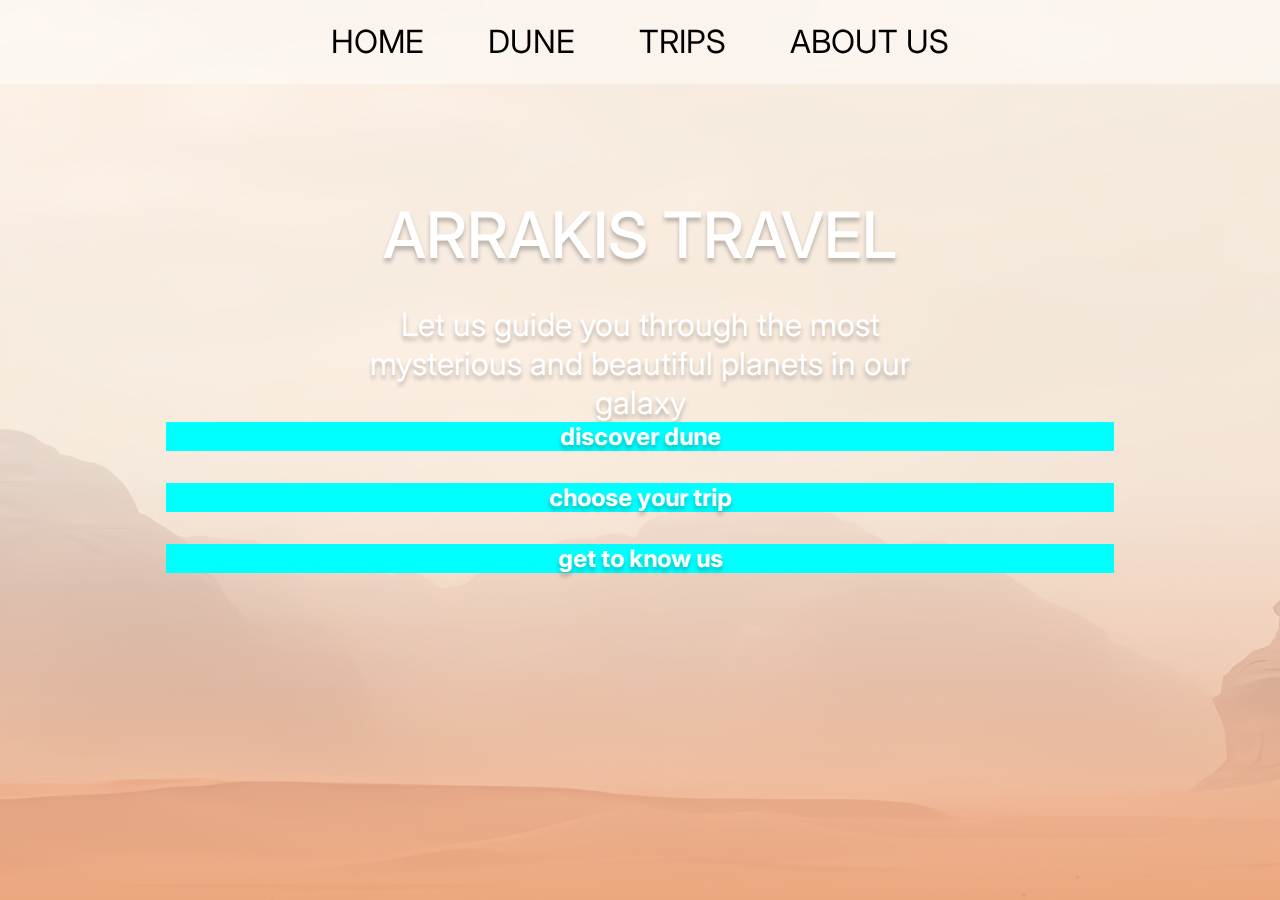
==== index.html @ da03e768 "first commit" ====
<html lang="en">
  <head>
    <meta charset="UTF-8" />
    <meta http-equiv="X-UA-Compatible" content="IE=edge" />
    <meta name="viewport" content="width=device-width, initial-scale=1.0" />
    <link rel="stylesheet" href="/index.css" />
    <link href="https://fonts.googleapis.com/css2?family=Inter:ital,opsz,wght@0,14..32,100..900;1,14..32,100..900&display=swap" 
    rel="stylesheet">
    <title>Home Page</title>
  </head>
  <body>
    <nav>
        <ul>
            <li id="home"><a href="index.html">home</a></li>
            <li><a href="index-dune.html" id="dune">dune</a></li>
            <li><a href="index-trips.html" id="trips">trips</a></li>
            <li><a href="index-about.html" id="about">about us</a></li>
        </ul>
    </nav>
    <section class="main" id="main">
        <div class="one">
            <h1>arrakis travel</h1>
            <h3>Let us guide you through the most mysterious and beautiful planets in our galaxy</h3>
        </div>
        <div class="blocks">
            <div class="block" id="blk-one">
                <h2>discover dune</h2>
            </div>
            <div class="block" id="blk-two">
                <h2>choose your trip</h2>
            </div>
            <div class="block" id="blk-three">
                <h2>get to know us</h2>
            </div>
        </div>
    </section>
    <section id="myModal" class="modal">
      <div class="modal-content">
        <p>He he he, zasłaniam ci ekran :p</p>
      </div>
    </section>
    <script src="/index.js"></script>
  </body>
</html>
---- index.css ----
*, *::before, *::after {
    box-sizing: border-box;
    margin: 0;
    padding: 0;
}

body {
    background-repeat: no-repeat;
    background-image: url('photos/background.png');
    background-color: rgb(231,148,100);
    position: relative;
    color: #000000;
    font-family: 'Inter', sans-serif;
}

nav {
    background-color: rgba(255,255,255,0.45);
    z-index: 10;
    display: flex;
    justify-content: space-between;
    align-items: center;
    position: -webkit-sticky;
    position: sticky;
    top: 0;
    backdrop-filter: blur(10px);        
    font-weight: 400;
    font-size: 2rem;
    text-transform: uppercase;  
    overflow: hidden;
}

.main {
    display: grid;
    text-align: center;
    margin: 3rem;
    margin-top: 7rem;
    color: #ffffff;
    text-shadow: 0px 4px 4px rgba(0, 0, 0, 0.25);
}

ul{
    list-style-type: none;
    justify-content: center;
    padding: 0;
    margin: auto;
}

li {
    float: left;
}
    
li a {
    display: inline-block;
    color:black;
    text-align: center;
    padding: 1.4rem 2rem;
    text-decoration: none;
}

h1 {
    text-transform: uppercase;
    font-size: 4rem;
    font-weight: 500;
}

h3 {
    font-size: 2rem;
    font-weight: 400;
    margin: auto;
    width: 50%;
    margin-top: 2rem;
}

.blocks {
    display: grid;
    row-gap: 2rem;
    margin-inline: 10%;
}

.block {
    background-color: aqua;
}

.container {
    display: grid;
    gap: 20px 50px;
    grid-template-columns: repeat(3, 1fr);
    grid-template-rows: repeat(4, 1fr);
    margin: 5vw;
}

.style{
    position: relative;
    display: flex;
    flex-direction: column;
    justify-content: center;
    align-content: space-around;
    align-items: center;
    background: #F1DFDF;
    box-shadow: 12px 12px 16px 0 rgba(0, 0, 0, 0.25), -8px -8px 12px 0 rgba(255, 255, 255, 0.3);
    border-radius: 30px;
    margin: 1rem;
    text-align: center;
    border: 10px solid transparent;
    border-style: hidden;
    transition: background-color 1s, border 0.6s, filter 1s;
}

.item:nth-child(odd){
    width: 50%;
    height: 50%;
    justify-self: center;
    align-self: center;
}

.item:nth-child(3n){
    width: 100%;
    height: 50%;
    align-self: start;
}

.item:last-child{
    grid-column-end: 3;
}

.style:hover{
    border-style: solid;
    border-color: white;
}

.item:nth-child(8) > h3{
    padding-bottom: 0.5rem;
}

button{
    width: 8rem;height: 3rem;
    margin-bottom: 3rem;
}

.invert {
    filter: invert(1);
}

.changeSize{
    transform: scale(1.5);
}

.visibility{
    filter: opacity(25%);
}

.modal {
    display: none;
    position: fixed; 
    z-index: 1; 
    left: 0;
    top: 0;
    width: 100%;
    height: 100%;
    background-color: rgba(0,0,0,0.6); 
    color: rgb(0, 0, 0);
  }
  
  .modal-content {
    background-color: #fefefe;
    margin: auto; 
    margin-top: 15rem;
    padding: 20px;
    border: 1px solid #888;
    width: 80%;
    border-radius: 30px;
    text-align: center;
  }

  .font{
    font-family: 'Uchen', serif;
}

    
@media (min-width: 1000px){
    .container{
        grid-template-columns: 1fr 1fr 1fr 1fr 1fr; 
        margin: 2%;  
    }

    .item:last-child:nth-child(2) {
        grid-column-end: 4;
      }

    
    .item:last-child{
    grid-column-end: 4;
    }
}
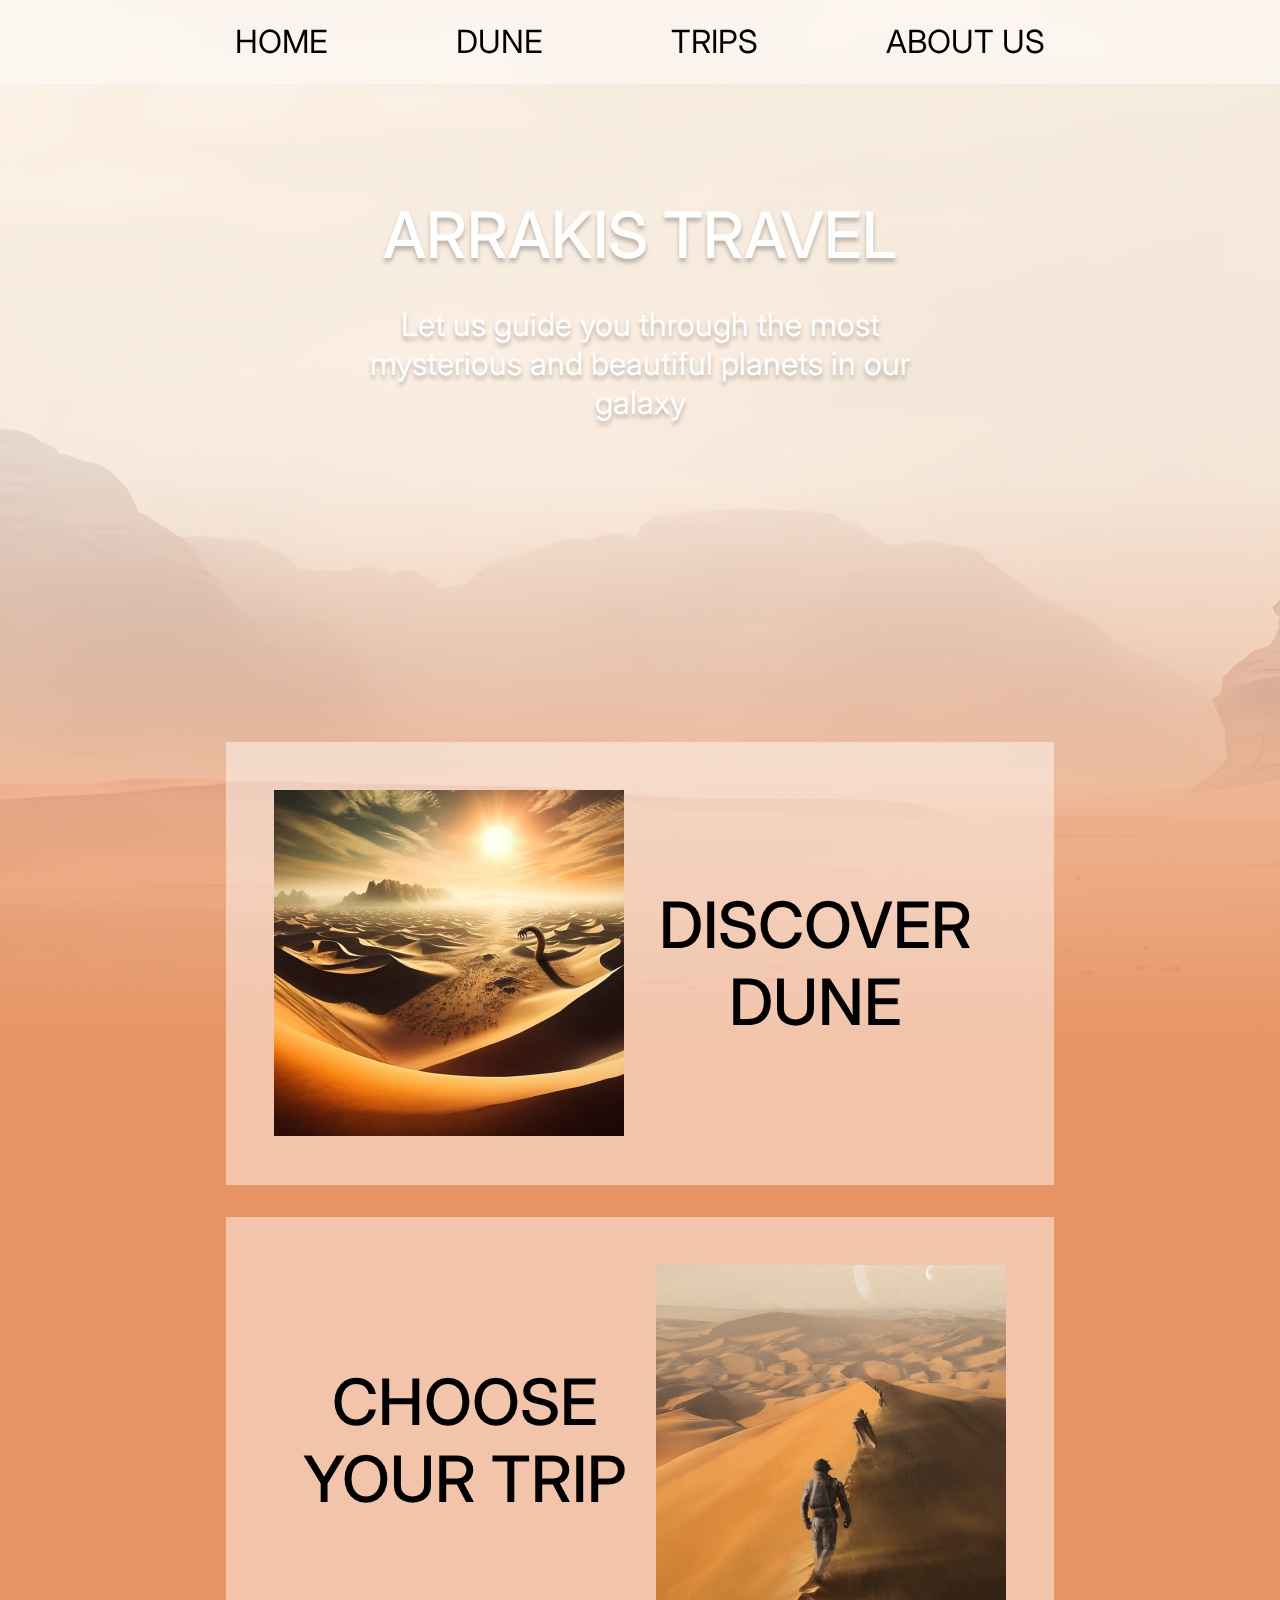
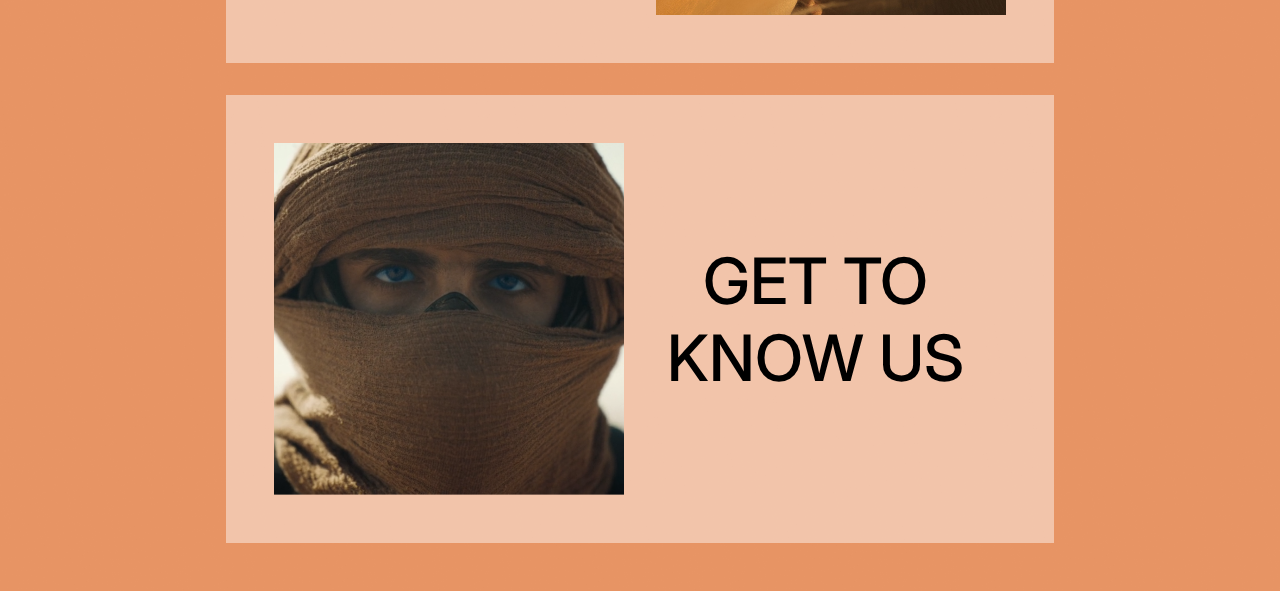
==== commit 951768e8: "home page almost done" ====
--- a/index.html
+++ b/index.html
@@ -24,20 +24,18 @@
         </div>
         <div class="blocks">
             <div class="block" id="blk-one">
-                <h2>discover dune</h2>
+                <img src="photos/home_1.png" alt="dune-photo">
+                <p>discover dune</p>
             </div>
             <div class="block" id="blk-two">
-                <h2>choose your trip</h2>
+                <img src="photos/home_2.png" alt="trip-photo">
+                <p>choose your trip</p>
             </div>
             <div class="block" id="blk-three">
-                <h2>get to know us</h2>
+                <img src="photos/home_3.png" alt="guide-photo">
+                <p>get to know us</p>
             </div>
         </div>
-    </section>
-    <section id="myModal" class="modal">
-      <div class="modal-content">
-        <p>He he he, zasłaniam ci ekran :p</p>
-      </div>
     </section>
     <script src="/index.js"></script>
   </body>
--- a/index.css
+++ b/index.css
@@ -2,6 +2,10 @@
     box-sizing: border-box;
     margin: 0;
     padding: 0;
+}
+
+.example::-webkit-scrollbar {
+    display: none;
 }
 
 body {
@@ -35,7 +39,6 @@
     margin: 3rem;
     margin-top: 7rem;
     color: #ffffff;
-    text-shadow: 0px 4px 4px rgba(0, 0, 0, 0.25);
 }
 
 ul{
@@ -53,7 +56,7 @@
     display: inline-block;
     color:black;
     text-align: center;
-    padding: 1.4rem 2rem;
+    padding: 1.4rem 4rem;
     text-decoration: none;
 }
 
@@ -61,6 +64,7 @@
     text-transform: uppercase;
     font-size: 4rem;
     font-weight: 500;
+    text-shadow: 0px 4px 4px rgba(0, 0, 0, 0.25);
 }
 
 h3 {
@@ -69,16 +73,39 @@
     margin: auto;
     width: 50%;
     margin-top: 2rem;
+    text-shadow: 0px 4px 4px rgba(0, 0, 0, 0.25);
 }
 
 .blocks {
     display: grid;
     row-gap: 2rem;
-    margin-inline: 10%;
+    margin-inline: 15%;
+    margin-top: 20rem;
 }
 
 .block {
-    background-color: aqua;
+    background-color: rgba(255, 255, 255, 0.45);
+    display: flex;
+    justify-content: space-around;
+    align-items: center;
+    padding: 3rem;
+}
+
+/* .block img {
+    margin: 4rem;
+} */
+
+.block p {
+    margin: auto;
+    font-size: 4rem;
+    color: #000000;
+    text-transform: uppercase;
+    font-weight: 500;
+
+}
+
+.block:nth-child(even) {
+    flex-direction: row-reverse;
 }
 
 .container {
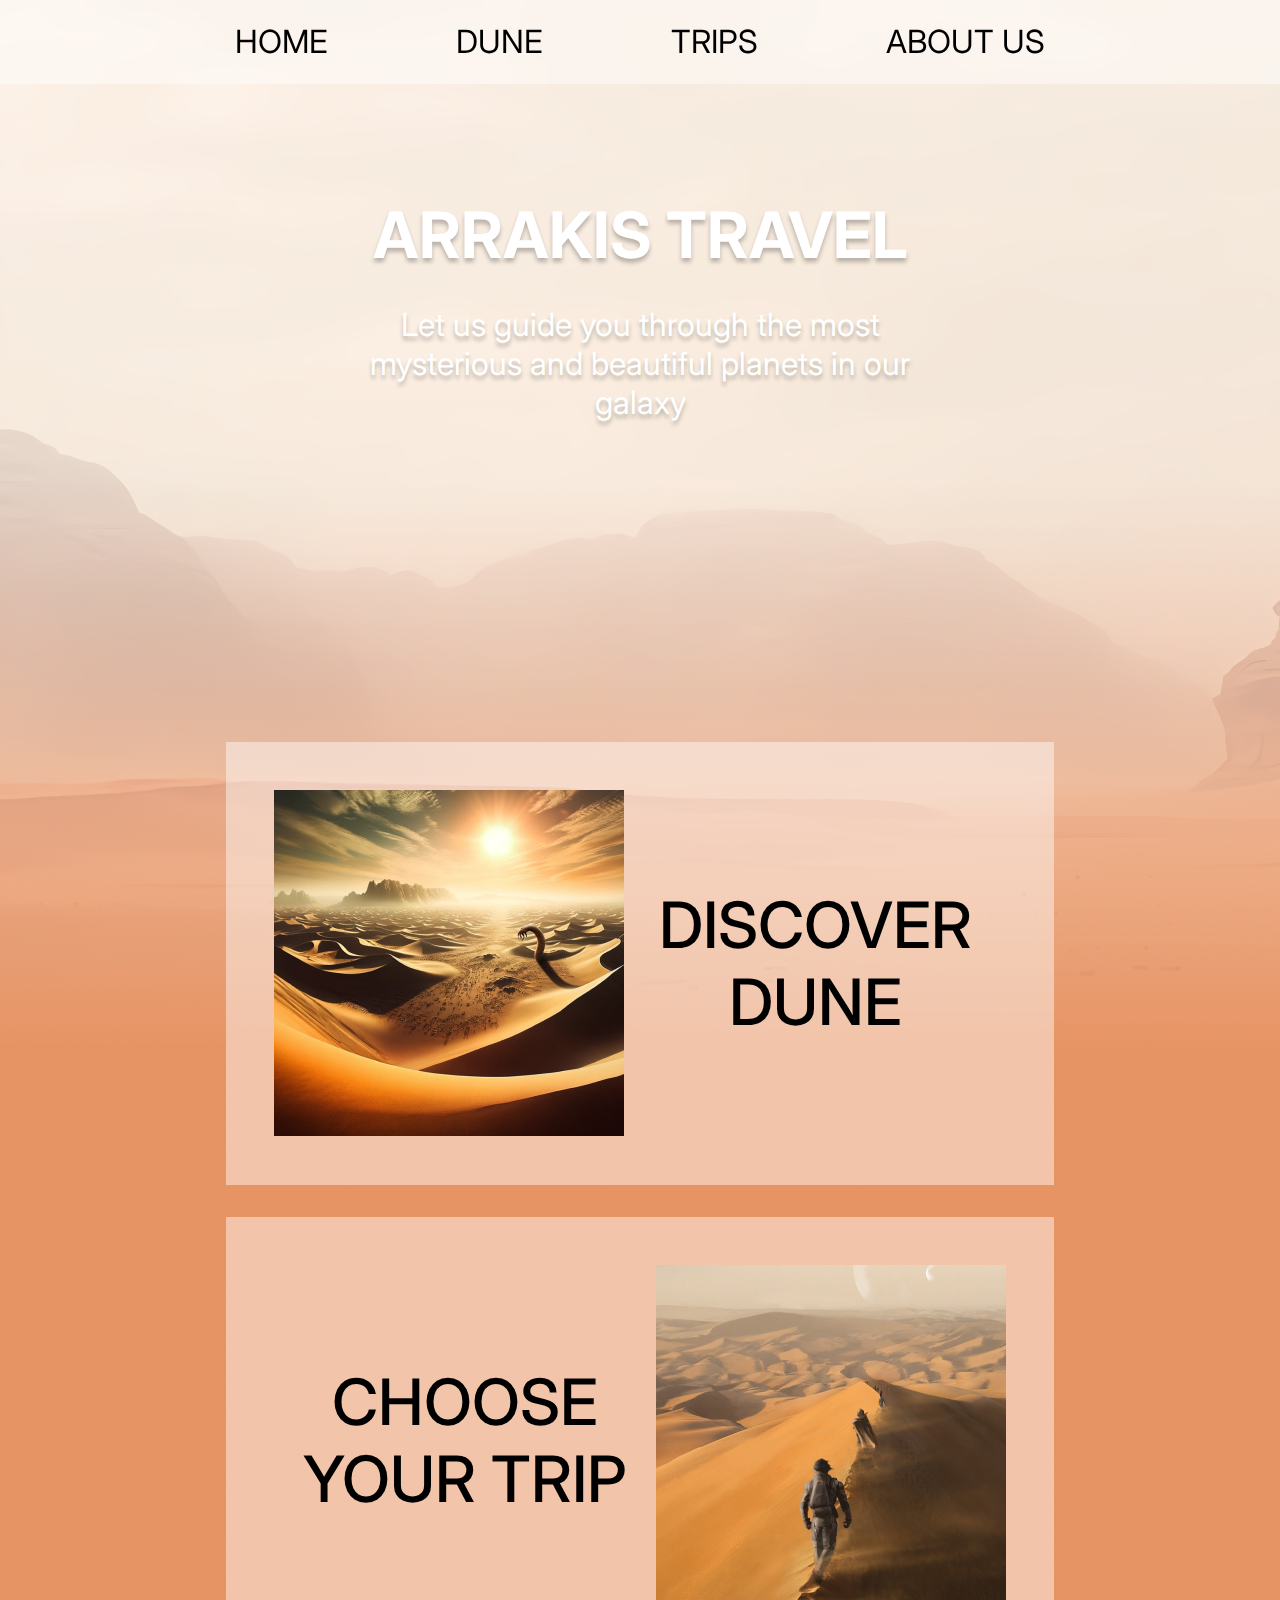
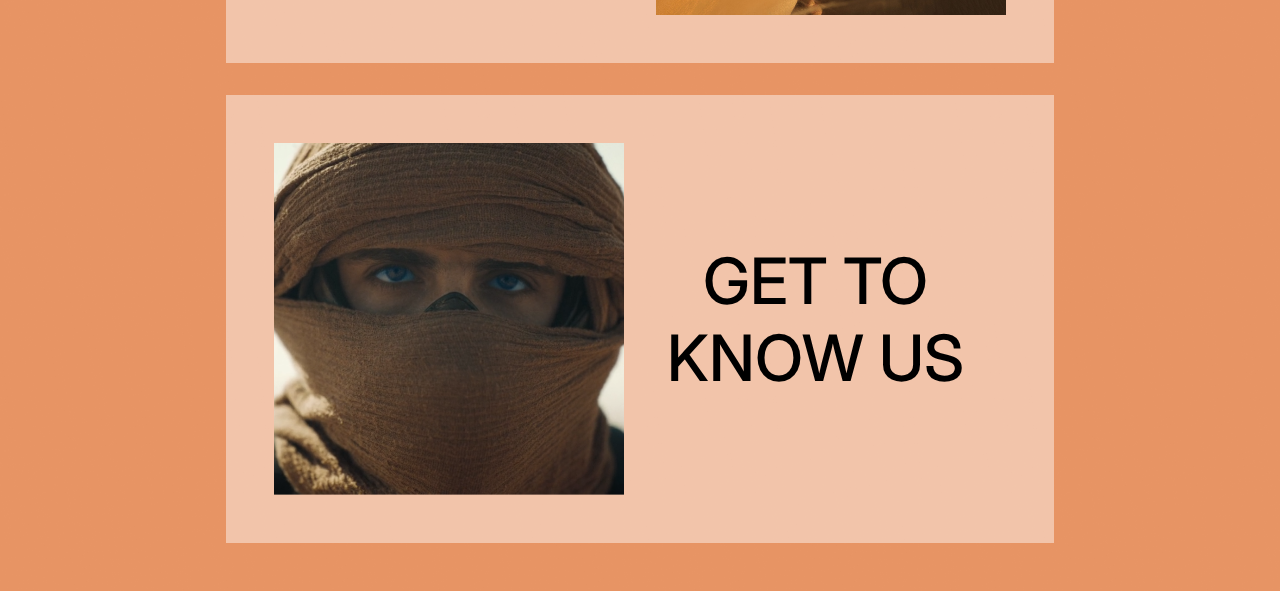
==== commit e2b7a151: "karuzela" ====
--- a/index.html
+++ b/index.html
@@ -25,7 +25,7 @@
         <div class="blocks">
             <div class="block" id="blk-one">
                 <img src="photos/home_1.png" alt="dune-photo">
-                <p>discover dune</p>
+                <a href="index-dune.html"><p>discover dune</p></a>
             </div>
             <div class="block" id="blk-two">
                 <img src="photos/home_2.png" alt="trip-photo">
--- a/index.css
+++ b/index.css
@@ -2,10 +2,6 @@
     box-sizing: border-box;
     margin: 0;
     padding: 0;
-}
-
-.example::-webkit-scrollbar {
-    display: none;
 }
 
 body {
@@ -63,7 +59,7 @@
 h1 {
     text-transform: uppercase;
     font-size: 4rem;
-    font-weight: 500;
+    font-weight: 00;
     text-shadow: 0px 4px 4px rgba(0, 0, 0, 0.25);
 }
 
@@ -91,9 +87,9 @@
     padding: 3rem;
 }
 
-/* .block img {
-    margin: 4rem;
-} */
+.block a {
+    text-decoration: none;
+}
 
 .block p {
     margin: auto;
@@ -108,115 +104,3 @@
     flex-direction: row-reverse;
 }
 
-.container {
-    display: grid;
-    gap: 20px 50px;
-    grid-template-columns: repeat(3, 1fr);
-    grid-template-rows: repeat(4, 1fr);
-    margin: 5vw;
-}
-
-.style{
-    position: relative;
-    display: flex;
-    flex-direction: column;
-    justify-content: center;
-    align-content: space-around;
-    align-items: center;
-    background: #F1DFDF;
-    box-shadow: 12px 12px 16px 0 rgba(0, 0, 0, 0.25), -8px -8px 12px 0 rgba(255, 255, 255, 0.3);
-    border-radius: 30px;
-    margin: 1rem;
-    text-align: center;
-    border: 10px solid transparent;
-    border-style: hidden;
-    transition: background-color 1s, border 0.6s, filter 1s;
-}
-
-.item:nth-child(odd){
-    width: 50%;
-    height: 50%;
-    justify-self: center;
-    align-self: center;
-}
-
-.item:nth-child(3n){
-    width: 100%;
-    height: 50%;
-    align-self: start;
-}
-
-.item:last-child{
-    grid-column-end: 3;
-}
-
-.style:hover{
-    border-style: solid;
-    border-color: white;
-}
-
-.item:nth-child(8) > h3{
-    padding-bottom: 0.5rem;
-}
-
-button{
-    width: 8rem;height: 3rem;
-    margin-bottom: 3rem;
-}
-
-.invert {
-    filter: invert(1);
-}
-
-.changeSize{
-    transform: scale(1.5);
-}
-
-.visibility{
-    filter: opacity(25%);
-}
-
-.modal {
-    display: none;
-    position: fixed; 
-    z-index: 1; 
-    left: 0;
-    top: 0;
-    width: 100%;
-    height: 100%;
-    background-color: rgba(0,0,0,0.6); 
-    color: rgb(0, 0, 0);
-  }
-  
-  .modal-content {
-    background-color: #fefefe;
-    margin: auto; 
-    margin-top: 15rem;
-    padding: 20px;
-    border: 1px solid #888;
-    width: 80%;
-    border-radius: 30px;
-    text-align: center;
-  }
-
-  .font{
-    font-family: 'Uchen', serif;
-}
-
-    
-@media (min-width: 1000px){
-    .container{
-        grid-template-columns: 1fr 1fr 1fr 1fr 1fr; 
-        margin: 2%;  
-    }
-
-    .item:last-child:nth-child(2) {
-        grid-column-end: 4;
-      }
-
-    
-    .item:last-child{
-    grid-column-end: 4;
-    }
-}
-
